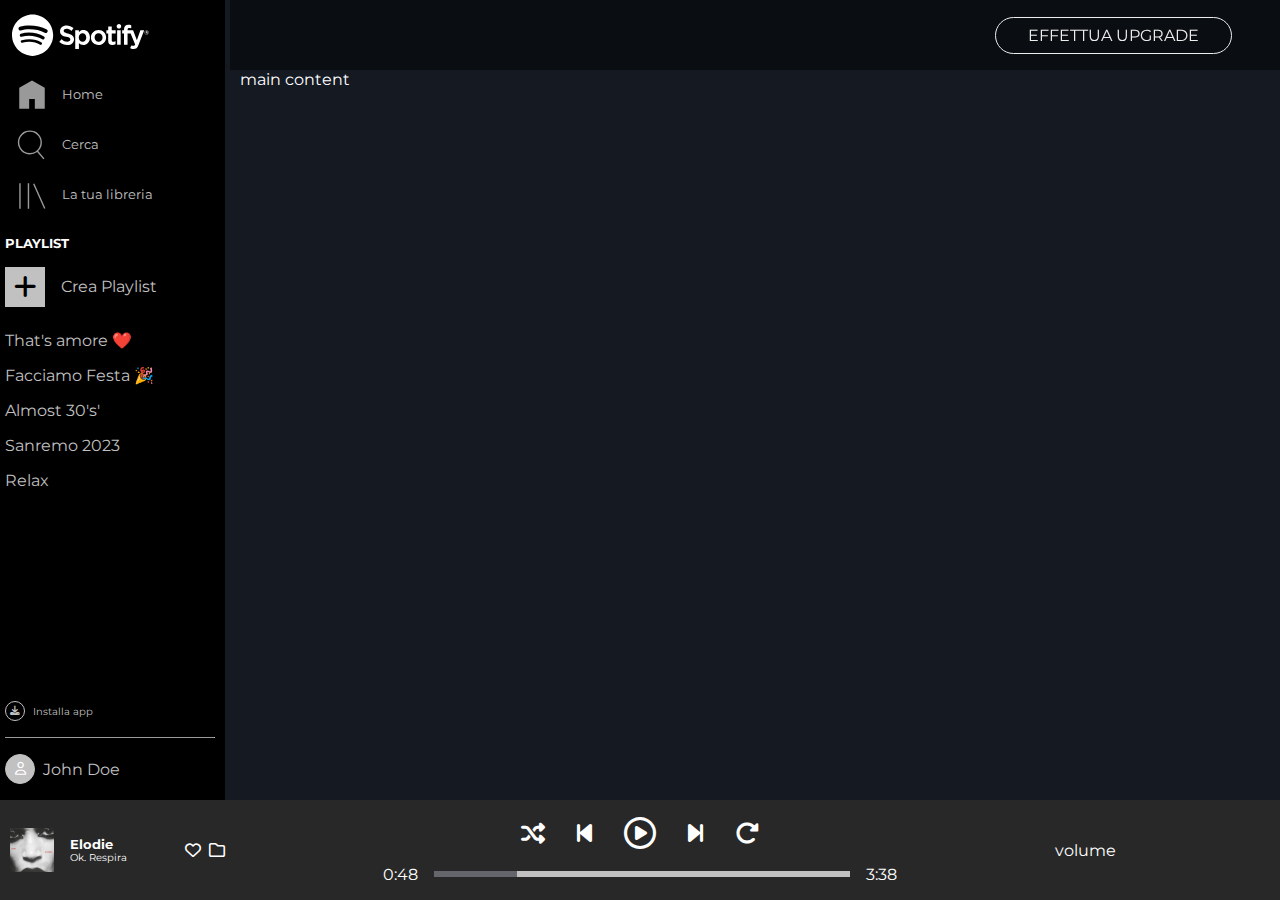
==== index.html @ 0f5de055 "music controls and track progress" ====
<!DOCTYPE html>
<html lang="en">

<head>
    <meta charset="UTF-8">
    <meta http-equiv="X-UA-Compatible" content="IE=edge">
    <meta name="viewport" content="width=device-width, initial-scale=1.0">
    <link rel="shortcut icon" href="./img/favicon.ico" type="image/x-icon">
    <link rel="preconnect" href="https://fonts.googleapis.com">
    <link rel="preconnect" href="https://fonts.gstatic.com" crossorigin>
    <link href="https://fonts.googleapis.com/css2?family=Montserrat:wght@400;600;900&display=swap" rel="stylesheet">
    <link rel="stylesheet" href="https://cdnjs.cloudflare.com/ajax/libs/font-awesome/6.3.0/css/all.min.css">
    <link rel="stylesheet" href="./css/utilities.css">
    <link rel="stylesheet" href="./css/master.css">
    <title>Spotify</title>
</head>

<body class="bg-quite-dark">
    <!-- header -->
    <header class="flex justify-end align-center">
        <a href="">effettua upgrade</a>
    </header>
    <!-- main -->
    <main>
        <div class="w-full h-screen container">
            <div class="flex row w-full h-screen">

                <!-- sidebar -->
                <div id="sidebar" class="bg-dark flex flex-col justify-between">
                    <div>
                        <!-- logo -->
                        <div id="logoContainer" class="flex align-center">
                            <img class="w-70 xs-hidden" src="./img/logo.svg" alt="logo">
                            <!-- on screen smaller then 575px the logo change -->
                            <img class="xs-visible hidden" src="./img/logo-small.svg" alt="logo">
                        </div>

                        <!-- sidebar navbar -->
                        <nav>
                            <ul>
                                <li>
                                    <div class="flex align-center">
                                        <img aria-hidden="true" src="./img/home.svg" alt="home">
                                        <a class="xs-hidden" href="./index.html">Home</a>
                                    </div>
                                </li>
                                <li>
                                    <div class="flex align-center">
                                        <img aria-hidden="true" src="./img/search.svg" alt="search">
                                        <a class="xs-hidden" href="./index.html">Cerca</a>
                                    </div>
                                </li>
                                <li>
                                    <div class="flex align-center">
                                        <img aria-hidden="true" src="./img/libreria.svg" alt="library">
                                        <a class="xs-hidden" href="./index.html">La tua libreria</a>
                                    </div>
                                </li>
                            </ul>
                        </nav>

                        <!-- sidebar playlist -->
                        <div class="container mt-1 xs-hidden playlist">
                            <h2 class="uppercase">playlist</h2>
                            <div class="flex align-center mt-1">
                                <i
                                   class="fa-solid fa-plus bg-grey text-dark flex align-center justify-center addIcon"></i>
                                <p class="text-grey">Crea Playlist</p>
                            </div>
                            <ul class="mt-1">
                                <li>That's amore ❤️</li>
                                <li>Facciamo Festa 🎉</li>
                                <li>Almost 30's'</li>
                                <li>Sanremo 2023</li>
                                <li>Relax</li>
                            </ul>
                        </div>
                    </div>
                    <!-- sidebar footer -->
                    <div class="container sidebarFooter">
                        <div class="flex align-center text-grey download hover-white">
                            <i class="fa-solid fa-download flex align-center justify-center"></i>
                            <p class="xs-hidden">Installa app</p>
                        </div>
                        <hr class="mt-1 mb-1">
                        <div class="flex align-center mb-1">
                            <i class="fa-regular fa-user flex align-center justify-center"></i>
                            <p class="text-grey hover-white xs-hidden">John Doe</p>
                        </div>
                    </div>
                </div>


                <!-- main content -->
                <div id="content" class="col">
                    main content
                </div>
            </div>
        </div>

        <!-- playbar -->
        <div id="playBar" class="fixed w-full bg-dark-grey container">
            <div class="flex align-center justify-between w-full h-full">
                <div class="w-230">
                    <div class="flex align-center justify-between">
                        <!-- song info -->
                        <div class="flex align-center">
                            <img class="w-25 mr-1 pointer" src="./img/elodie-album.jpeg" alt="elodie-ok-respira">

                            <div>
                                <h4 class="font-sm">Elodie</h4>
                                <p class="font-xs">Ok. Respira</p>
                            </div>
                        </div>
                        <!-- like button -->
                        <div class="flex wrap">
                            <i class="fa-regular fa-heart pointer hover-accent mr-05"></i>
                            <i class="fa-regular fa-folder pointer hover-accent"></i>
                        </div>
                    </div>
                </div>

                <!-- music controls -->
                <div class="w-60 controlsAndProgress">
                   
                        <!-- play stop next -->
                        <div class="flex justify-center align-center gap-2 font-md controls">
                            <i class="fa-solid fa-shuffle pointer hover-scale hover-accent"></i>
                            <i class="fa-solid fa-backward-step pointer hover-scale hover-accent"></i>
                            <i class="fa-regular fa-circle-play font-lg hover-scale hover-accent pointer"></i>
                            <i class="fa-solid fa-forward-step hover-scale hover-accent pointer"></i>
                            <i class="fa-solid fa-rotate-right hover-scale hover-accent pointer"></i>
                        </div>
                        <!-- track update -->
                        <div class="flex justify-center align-center mt-1">
                            <span>0:48</span>
                            <div aria-hidden="true" id="trackProgress" class="relative">
                                <div class="absolute"></div>
                                <div class="progressHover"></div>
                                <div class="absolute progress"></div>
                            </div>
                            <span>3:38</span>
                        </div>
                    
                </div>

                <!-- volume and streaming -->
                <div class="w-230">
                    volume
                </div>

            </div>


        </div>
    </main>
</body>

</html>
---- css/utilities.css ----
/* reset css */

*,
*::before,
*::after {
    margin: 0;
    padding: 0;
    box-sizing: border-box;
    -webkit-box-sizing: border-box;
}

html:focus-within {
    scroll-behavior: smooth;
}

body {
    min-height: 100vh;
    text-rendering: optimizeSpeed;
    font-family: 'Montserrat', sans-serif;
    color: white;
}

img,
picture,
video,
canvas,
svg {
    max-width: 100%;
    block-size: auto;
}

a {
    text-decoration: none;
    color: inherit;
}

ol,
ul {
    list-style: none;
}

input,
button,
textarea,
select {
    font: inherit;
    border: none;
}

/* utilities */

:root {
    /* Color styles */
    --dark: #000000;
    --quite-dark: #141922;
    --dark-grey: #282828;
    --grey: #C1C1C1;
    --accent: #ADFF2F;
}

/* containers */

.container {
    max-width: 100%;
    margin: 0 auto;
    padding: 0 10px;
}

.row {
    margin: 0 -15px;
}

.col {
    padding: 0 15px;
}

.col-6 {
    width: calc(100% / 6);
}

.col-4 {
    width: calc(100% / 4);
}

.col-2 {
    width: calc(100% / 2);
}

.col-full {
    width: 100%;
}

.w-full {
    width: 100%;
}

.w-screen {
    width: 100vw;
}

.h-screen {
    height: 100vh;
}
.h-full{
    height: 100%;
}
.w-15{
    width: 15%;
}

.w-70{
    width: 70%;
}
.w-20{
    width: 20%;
}
.w-25{
    width: 25%;
}
.w-60{
    width: 60%;
}



/* flex */
.flex {
    display: flex;
}

.flex-col {
    flex-direction: column;
}
.row-reverse{
    flex-direction: row-reverse;
}
.justify-center {
    justify-content: center;
}

.justify-between {
    justify-content: space-between;
}

.justify-end {
    justify-content: flex-end;
}

.align-center {
    align-items: center;
}

.align-start {
    align-items: flex-start;
}

.align-self-b {
    align-self: flex-end;
}
.align-self-end{
    align-self: flex-end;
}
.justify-self-end{
    justify-self: flex-end;
}

/* border radius */
.rounded {
    border-radius: 10px;
}

.rounded-full {
    border-radius: 100%;
}

/* positionts */
.fixed {
    position: fixed;
}

.relative {
    position: relative;
}

.absolute {
    position: absolute;
}

/* margin and padding */
.p-0 {
    padding: 0;
}

.p-1 {
    padding: 1rem;
}

.p-2 {
    padding: 2rem;
}

.p-3 {
    padding: 3rem;
}

.pt-1 {
    padding-top: 1rem;
}

.pt-2 {
    padding-top: 2rem;
}

.pt-3 {
    padding-top: 3rem;
}

.px-1 {
    padding: 0 1rem;
}

.px-2 {
    padding: 0 2rem;
}

.px-3 {
    padding: 0 3rem;
}

.pb-0 {
    padding-bottom: 0;
}

.pb-1 {
    padding-bottom: 1rem;
}

.pb-2 {
    padding-bottom: 2rem;
}

.pb-3 {
    padding-bottom: 3rem;
}

.pb-4 {
    padding-bottom: 4rem;
}

.m-0 {
    margin: 0 0;
}

.m-1 {
    margin: 1rem;
}

.m-2 {
    margin: 2rem;
}

.m-3 {
    margin: 3rem;
}

.mx-1 {
    margin: 0 1rem;
}

.mx-2 {
    margin: 0 2rem;
}

.mx-3 {
    margin: 0 3rem;
}

.mt-1 {
    margin-top: 1rem;
}

.mt-2 {
    margin-top: 2rem;
}

.mt-3 {
    margin-top: 3rem;
}

.mt-6 {
    margin-top: 6rem;
}

.mb-1 {
    margin-bottom: 1rem;
}

.mb-2 {
    margin-bottom: 2rem;
}

.mb-3 {
    margin-bottom: 3rem;
}

.mx-auto {
    margin: 0 auto;
}
.mr-05{
    margin-right: .5rem;
}
.mr-1{
    margin-right: 1rem;
}

.gap-1 {
    gap: 1rem;
}

.gap-2 {
    gap: 2rem;
}

.gap-3 {
    gap: 3rem
}

/* colors */
.bg-dark{
    background-color: var(--dark);
}
.bg-dark-grey{
    background-color: var(--dark-grey);
}
.bg-quite-dark{
    background-color: var(--quite-dark);
}
.bg-grey{
    background-color: var(--grey);
}
.text-light{
    color: white;
}
.text-dark{
    color: var(--dark);
}
.accent{
    color: var(--accent);
}
.hidden{
    display: none;
}

/* text */
.uppercase{
    text-transform: uppercase;
}
.text-grey{
    color: var(--grey);
}
.hover-white:hover{
    filter: brightness(1.5);
    cursor: pointer;
}
.hover-scale:hover{
    transform: scale(1.3);
}
.hover-accent:hover{
    color: var(--accent);
}
.pointer:hover{
    cursor: pointer;
}
.font-xs{
    font-size: .6rem;
}
.font-sm{
    font-size: .8rem;
}
.font-md{
    font-size: 1.5rem;
}
.font-lg{
    font-size: 2rem;
    transition: all .3s;
}
---- css/master.css ----
:root {
    /* Color styles */
    --dark: #000000;
    --quite-dark: #141922;
    --dark-grey: #282828;
    --grey: #C1C1C1;
    --accent: #ADFF2F;
}


header {
    position: fixed;
    width: calc(100% - 230px);
    top: 0;
    left: 230px;
    height: 70px;
    background-color: #0007;
}

header a {
    margin-right: 3rem;
    text-transform: uppercase;
    border: 1px solid #eee;
    color: #eee;
    padding: .5rem 2rem;
    border-radius: 2rem;
    cursor: pointer;
    transition: all .2s;
}

header a:hover {
    transform: scale(1.1);
    filter: brightness(1.5);
}

/* main */
main {
    overflow: hidden;
}

/* sidebar */
#logoContainer {
    height: 70px;
    padding: 0 1rem;
}

#sidebar {
    max-width: 230px;
    width: 230px;
    min-height: calc(100% - 100px);
    height: calc(100% - 100px);
    transition: all .3s;
}

#sidebar nav ul li {
    border-left: 4px solid transparent;
}

#sidebar nav ul li:first-child {
    border-left: 4px solid var(--accent);
}

#sidebar nav ul li img {
    width: 15%;
    margin: 0 0 0 1rem;
    filter: brightness(.6);
}

#sidebar nav ul li {
    padding: .5rem 0;
    font-size: .8rem;
}

#sidebar nav ul li a {
    margin-left: .8rem;
    color: var(--grey);
}

#sidebar nav ul li:hover {
    border-left: 4px solid var(--accent);
}

#sidebar nav ul li:hover a,
#sidebar nav ul li:hover img,
.playlist .flex:hover,
.playlist ul li:hover {
    filter: brightness(1.5);
    cursor: pointer;
}

#sidebar h2 {
    font-size: .8rem;
}

.addIcon {
    font-size: 1.6rem;
    width: 40px;
    height: 40px;
    margin-right: 1rem;
}

.playlist ul li {
    color: var(--grey);
    padding: .5rem 0;
}

#sidebar hr {
    border-bottom: 0;
}

.sidebarFooter {
    width: 100%;
}

.sidebarFooter i {
    margin-right: .5rem;
}

.sidebarFooter i {
    width: 30px;
    height: 30px;
    border: 1px solid var(--grey);
    border-radius: 50%;
    font-size: .8rem;
    background-color: var(--grey);
}

.sidebarFooter div.download {
    font-size: .6rem;
}

.sidebarFooter div.download i {
    width: 20px;
    height: 20px;
    font-size: .6rem;
    background-color: transparent;
}




/* main content */
#content {
    max-width: calc(100% - 230px);
    width: calc(100% - 230px);
    overflow-y: auto;
    min-height: calc(100% - 100px);
    height: calc(100% - 100px);
    margin-top: 70px;
}

/* playbar */
#playBar {
    height: 100px;
    bottom: 0;
}

.w-230 {
    width: 215px;
}

#trackProgress {
    width: 55%;
    background-color: var(--grey);
    padding: .2rem 0;
    margin: 0 1rem;
    cursor: pointer;
    transition: all .3s;
}
#trackProgress .progress{
    width: 20%;
    background-color:#64666b;
    padding: .2rem 0;
    top: 0;
    cursor: pointer;
    transition: all .3s;
}

#trackProgress:hover div:first-child {
    width: 20%;
    background-color: var(--accent);
    padding: .2rem 0;
    top: 0;
    cursor: pointer;
    transition: all .3s;
}
#trackProgress:hover .progress{
    display: none;
    transition: all .3s;
}
#trackProgress:hover div.progressHover{
    width: 20px;
    height: 20px;
    position: absolute;
    background-color: white;
    border-radius: 50%;
    top: 0;
    left: 20%;
    transform: translate(-50%, -30%);
    cursor: pointer;
   
}


@media screen and (max-width: 575px) {
    header {
        width: calc(100% - 50px);
        top: 0;
        left: 50px;
    }

    header a {
        font-size: .8rem;
    }

    .xs-hidden {
        display: none;
    }

    .xs-visible {
        display: block;
    }

    #logoContainer {
        padding: 0 .5rem;
    }

    #sidebar {
        width: 50px;
        min-height: calc(100% - 100px);
        height: calc(100% - 100px);
    }

    #content {
        max-width: calc(100% - 50px);
        width: calc(100% - 50px);
    }

    #sidebar nav ul li img {
        width: 100%;
        margin: 0;
        padding: .4rem;
    }

    .sidebarFooter i {
        margin-right: 0;
    }

    .sidebarFooter i {
        width: 20px;
        height: 20px;
        border: 1px solid var(--grey);
        border-radius: 50%;
        font-size: .6rem;
        background-color: var(--grey);
    }

    .sidebarFooter div.download {
        font-size: .6rem;
    }

    .sidebarFooter div.download i {
        width: 20px;
        height: 20px;
        font-size: .6rem;
        background-color: transparent;
    }

    /* playbar */
    .wrap {
        flex-wrap: wrap;
    }
    .controlsAndProgress{
        padding: 0 .5rem;
    }
   
}
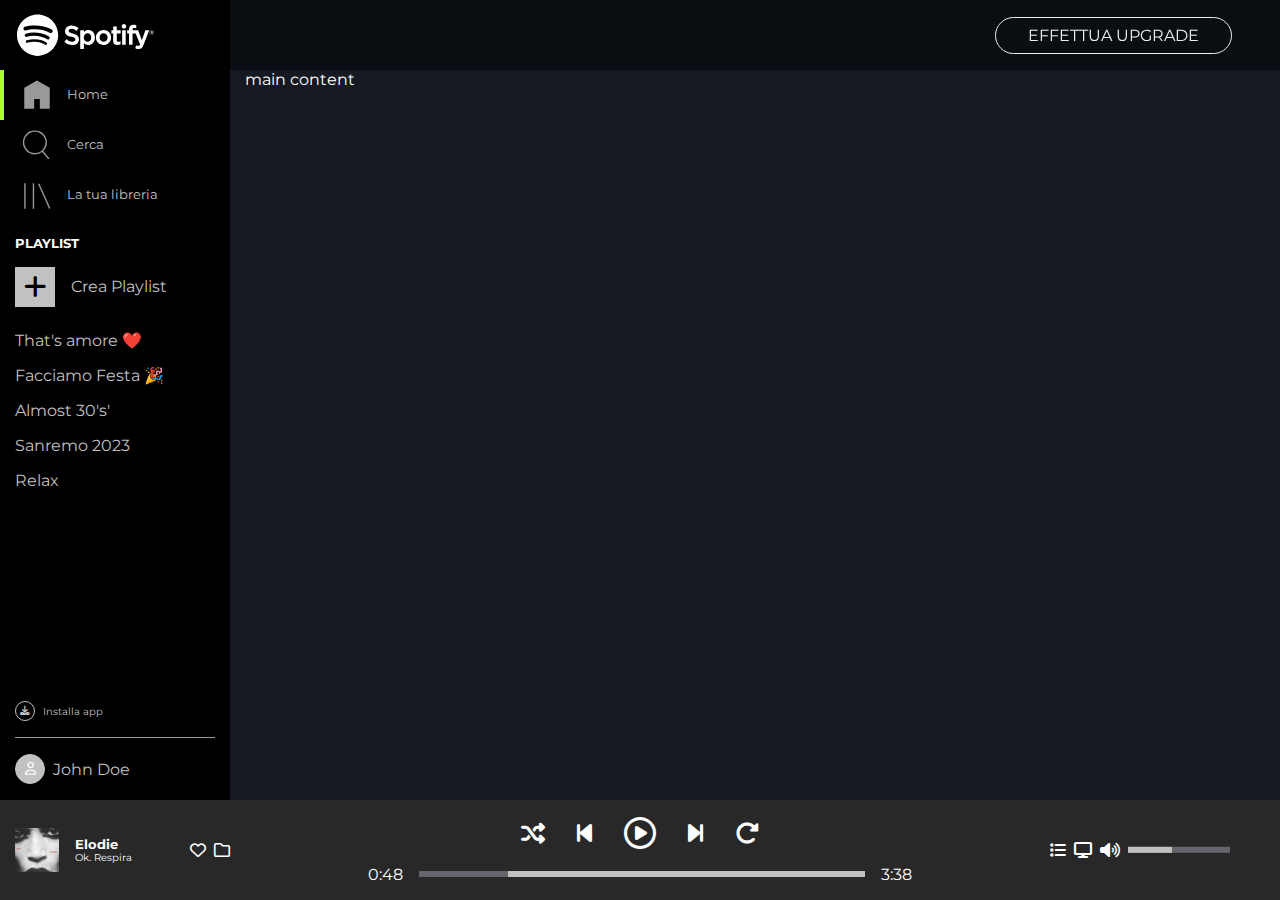
==== commit 9e4a733d: "playbar completed" ====
--- a/index.html
+++ b/index.html
@@ -101,9 +101,10 @@
         <!-- playbar -->
         <div id="playBar" class="fixed w-full bg-dark-grey container">
             <div class="flex align-center justify-between w-full h-full">
+                <!-- song info -->
                 <div class="w-230">
                     <div class="flex align-center justify-between">
-                        <!-- song info -->
+                        <!-- album and name info -->
                         <div class="flex align-center">
                             <img class="w-25 mr-1 pointer" src="./img/elodie-album.jpeg" alt="elodie-ok-respira">
 
@@ -113,15 +114,15 @@
                             </div>
                         </div>
                         <!-- like button -->
-                        <div class="flex wrap">
-                            <i class="fa-regular fa-heart pointer hover-accent mr-05"></i>
+                        <div class="flex wrap gap-05">
+                            <i class="fa-regular fa-heart pointer hover-accent"></i>
                             <i class="fa-regular fa-folder pointer hover-accent"></i>
                         </div>
                     </div>
                 </div>
 
                 <!-- music controls -->
-                <div class="w-60 controlsAndProgress">
+                <div class="controlsAndProgress">
                    
                         <!-- play stop next -->
                         <div class="flex justify-center align-center gap-2 font-md controls">
@@ -145,8 +146,21 @@
                 </div>
 
                 <!-- volume and streaming -->
-                <div class="w-230">
-                    volume
+                <div class="w-230 flex align-center justify-center">
+                    <!-- icons -->
+                    <div class="flex gap-05">
+                        <i class="fa-solid fa-list hover-accent hover-scale pointer"></i>
+                        <i class="fa-solid fa-display hover-accent hover-scale pointer"></i>
+                        <i class="fa-solid fa-volume-high hover-accent hover-scale pointer"></i>
+                    </div>
+                    <!-- volume bar -->
+                    
+                        <div aria-hidden="true" id="volumeBar" class="relative w-70 xs-hidden pointer">
+                            <div class="available absolute w-70 pointer"></div>
+                            <div class="actual absolute pointer"></div>
+                            <div class="point absolute hidden pointer"></div>
+                        </div>
+                    
                 </div>
 
             </div>
--- a/css/utilities.css
+++ b/css/utilities.css
@@ -63,7 +63,7 @@
 .container {
     max-width: 100%;
     margin: 0 auto;
-    padding: 0 10px;
+    padding: 0 15px;
 }
 
 .row {
@@ -313,6 +313,10 @@
     margin-right: 1rem;
 }
 
+.gap-05{
+    gap: 0.5rem;
+}
+
 .gap-1 {
     gap: 1rem;
 }
--- a/css/master.css
+++ b/css/master.css
@@ -52,6 +52,7 @@
     transition: all .3s;
 }
 
+
 #sidebar nav ul li {
     border-left: 4px solid transparent;
 }
@@ -135,8 +136,6 @@
     font-size: .6rem;
     background-color: transparent;
 }
-
-
 
 
 /* main content */
@@ -158,6 +157,9 @@
 .w-230 {
     width: 215px;
 }
+.controlsAndProgress{
+   flex-basis: 65%;
+}
 
 #trackProgress {
     width: 55%;
@@ -200,6 +202,41 @@
     cursor: pointer;
    
 }
+
+
+#volumeBar div{
+    padding: .2rem 0;
+    margin: 0 .5rem;
+    top: 0;
+    left: 0;
+    transform: translate(0, -50%);
+    background-color: #64666b;
+}
+#volumeBar .actual{
+    width: 30%;
+    padding: .2rem 0;
+    margin: 0 .5rem;
+    top: 0;
+    left: 0;
+    transform: translate(0, -50%);
+    background-color: var(--grey);
+}
+#volumeBar .point{
+    width: 20px;
+    height: 20px;
+    border-radius: 50%;
+    top: 0;
+    left: 30%;
+    transform: translate(0, -50%);
+    background-color: white;
+}
+#volumeBar:hover .point{
+    display: block;
+}
+#volumeBar:hover .actual{
+    background-color: var(--accent);
+}
+
 
 
 @media screen and (max-width: 575px) {
@@ -273,5 +310,8 @@
     .controlsAndProgress{
         padding: 0 .5rem;
     }
+    .pr-05{
+        padding-right: 0.5rem;
+    }
    
 }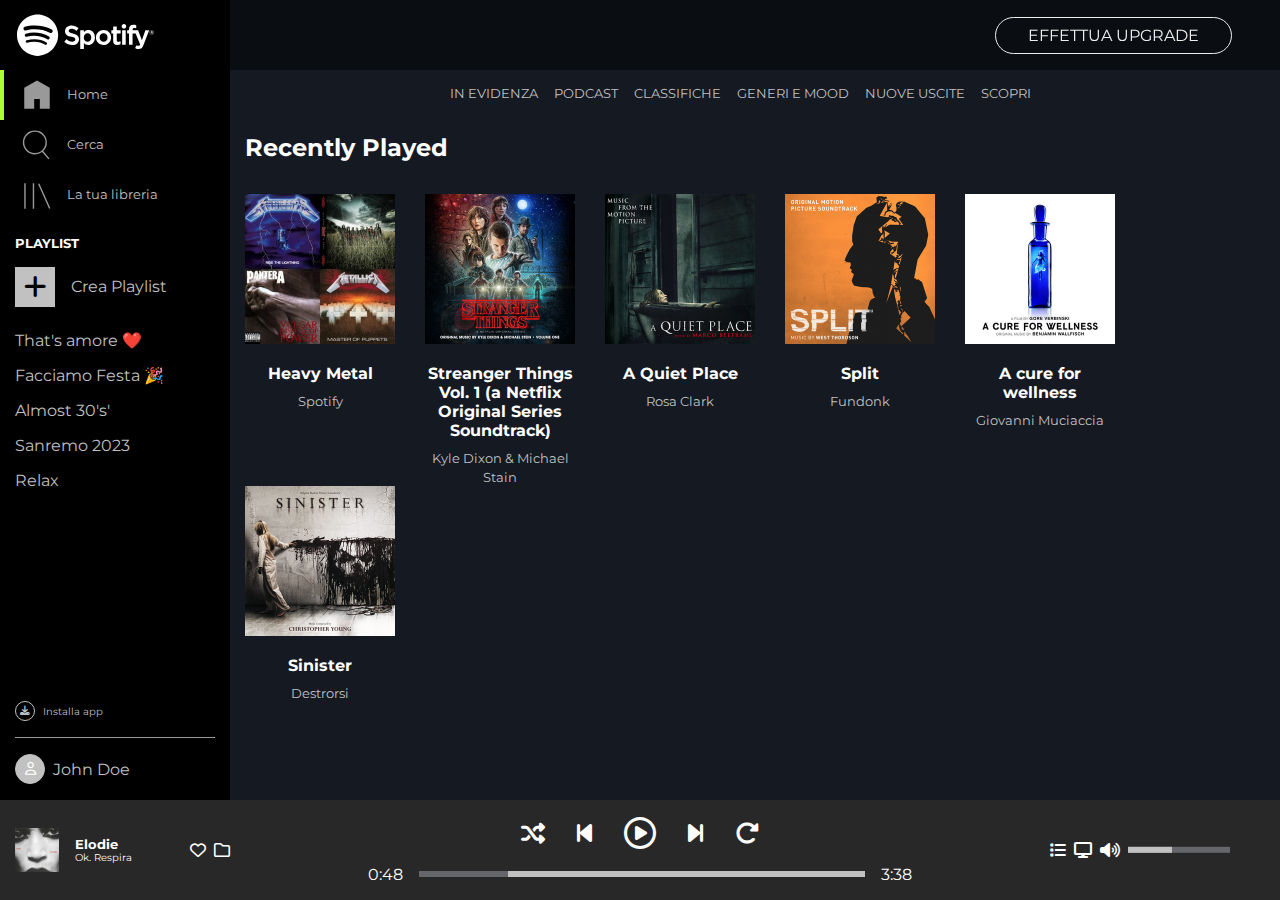
==== commit d03adbac: "main content first row (recently played)" ====
--- a/index.html
+++ b/index.html
@@ -93,7 +93,56 @@
 
                 <!-- main content -->
                 <div id="content" class="col">
-                    main content
+                    <!-- content navbar -->
+                    <nav class="flex justify-center mt-1">
+                        <ul class="flex justify-center align-center text-center gap-1">
+                            <li class="uppercase pointer hover-accent text-grey relative">
+                                <span class="hidden"></span> in evidenza
+                            </li>
+                            <li class="uppercase pointer hover-accent text-grey relative"><span class="hidden"></span>podcast</li>
+                            <li class="uppercase pointer hover-accent text-grey relative"><span class="hidden"></span>classifiche</li>
+                            <li class="uppercase pointer hover-accent text-grey relative"><span class="hidden"></span>generi e mood</li>
+                            <li class="uppercase pointer hover-accent text-grey relative"><span class="hidden"></span>nuove uscite</li>
+                            <li class="uppercase pointer hover-accent text-grey relative"><span class="hidden"></span>scopri</li>
+                        </ul>
+                    </nav>
+
+                    <!-- recently played -->
+                    <section id="recently">
+                        <h1 class="mt-2 font-md">Recently Played</h1>
+                        <div class="row flex mt-2">
+                            <div class="col text-center pointer">
+                                <img src="./img/metal_lifting.jpg" alt="metal">
+                                <h4 class="pt-1">Heavy Metal</h4>
+                                <small class="text-grey">Spotify</small>
+                            </div>
+                            <div class="col text-center pointer">
+                                <img src="./img/stranger.jpeg" alt="stranger things">
+                                <h4 class="pt-1">Streanger Things Vol. 1 (a Netflix Original Series Soundtrack)</h4>
+                                <small class="text-grey">Kyle Dixon & Michael Stain</small>
+                            </div>
+                            <div class="col text-center pointer">
+                                <img src="./img/aquietplace.jpeg" alt="a quiet place">
+                                <h4 class="pt-1">A Quiet Place</h4>
+                                <small class="text-grey">Rosa Clark</small>
+                            </div>
+                            <div class="col text-center pointer">
+                                <img src="./img/split.jpeg" alt="split">
+                                <h4 class="pt-1">Split</h4>
+                                <small class="text-grey">Fundonk</small>
+                            </div>
+                            <div class="col text-center pointer">
+                                <img src="./img/cure.jpeg" alt="cure">
+                                <h4 class="pt-1">A cure for wellness</h4>
+                                <small class="text-grey">Giovanni Muciaccia</small>
+                            </div>
+                            <div class="col text-center pointer">
+                                <img src="./img/sinister.jpeg" alt="sinister">
+                                <h4 class="pt-1">Sinister</h4>
+                                <small class="text-grey">Destrorsi</small>
+                            </div>
+                        </div>
+                    </section>
                 </div>
             </div>
         </div>
--- a/css/utilities.css
+++ b/css/utilities.css
@@ -72,22 +72,12 @@
 
 .col {
     padding: 0 15px;
+    min-width: 180px;
+    width: calc(100% / 6);
 }
 
 .col-6 {
     width: calc(100% / 6);
-}
-
-.col-4 {
-    width: calc(100% / 4);
-}
-
-.col-2 {
-    width: calc(100% / 2);
-}
-
-.col-full {
-    width: 100%;
 }
 
 .w-full {
@@ -359,6 +349,9 @@
 .uppercase{
     text-transform: uppercase;
 }
+.text-center{
+    text-align: center;
+}
 .text-grey{
     color: var(--grey);
 }
--- a/css/master.css
+++ b/css/master.css
@@ -147,6 +147,34 @@
     height: calc(100% - 100px);
     margin-top: 70px;
 }
+/* navbar */
+#content nav ul{
+    flex-wrap: wrap;
+}
+#content nav ul li{
+    font-size: .8rem;
+}
+#content nav ul li:hover span{
+    display: block;
+    width: 30px;
+    height: 2px;
+    padding: 0 1rem;
+    border-bottom: 2px solid var(--accent);
+    position: absolute;
+    bottom: -5px;
+    left: 50%;
+    transform: translate(-50%, -50%);
+}
+/* recently */
+#recently h4{
+    padding-bottom: .5rem;
+}
+#recently div.row{
+    flex-wrap: wrap;
+}
+#recently .col{
+   
+}
 
 /* playbar */
 #playBar {
@@ -200,7 +228,6 @@
     left: 20%;
     transform: translate(-50%, -30%);
     cursor: pointer;
-   
 }
 
 
@@ -303,6 +330,13 @@
         background-color: transparent;
     }
 
+    /* main content */
+    /* recently */
+    .col {
+        width: calc(100% / 2);
+    }
+    
+    
     /* playbar */
     .wrap {
         flex-wrap: wrap;
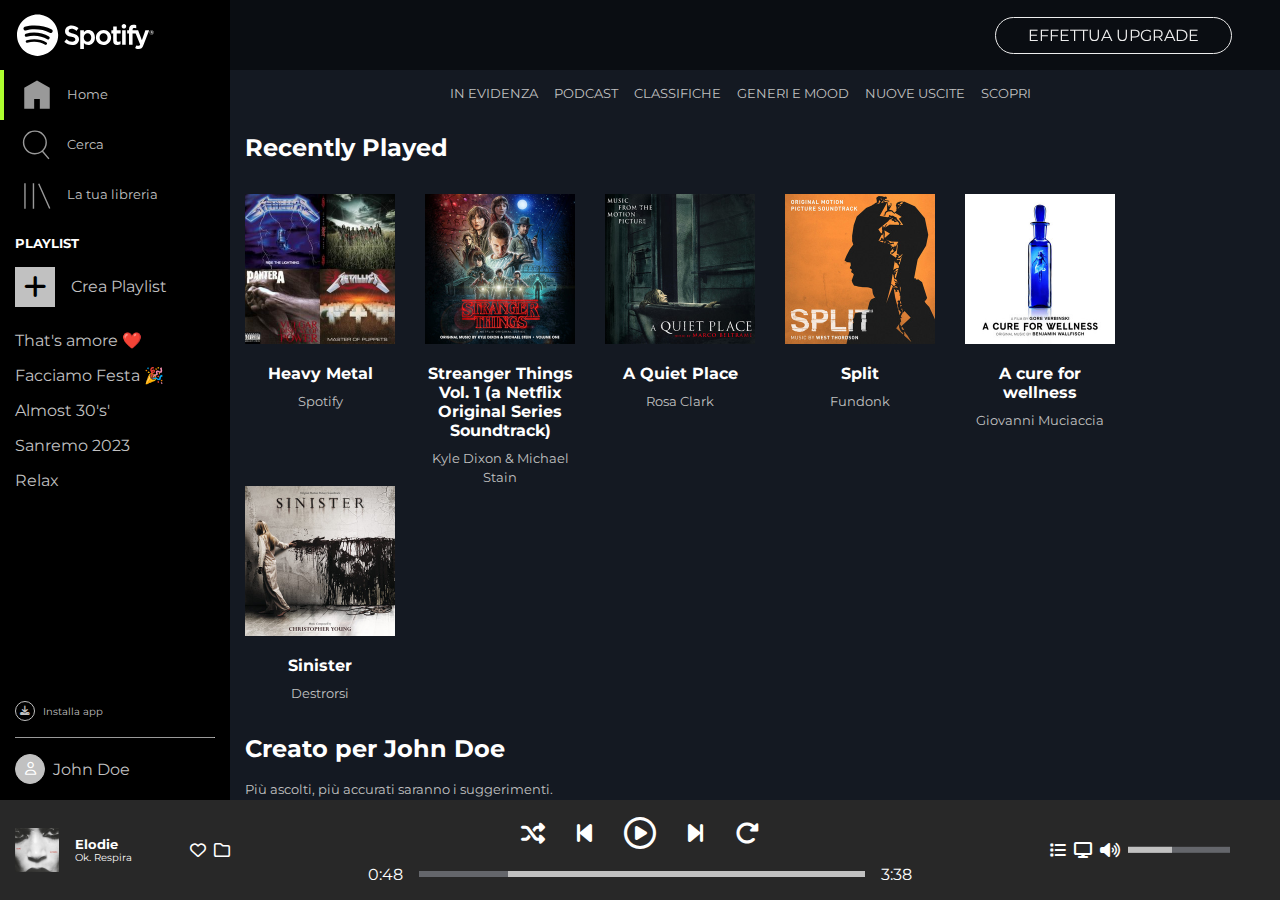
==== commit a5db3a73: "completed" ====
--- a/index.html
+++ b/index.html
@@ -90,7 +90,6 @@
                     </div>
                 </div>
 
-
                 <!-- main content -->
                 <div id="content" class="col">
                     <!-- content navbar -->
@@ -99,11 +98,16 @@
                             <li class="uppercase pointer hover-accent text-grey relative">
                                 <span class="hidden"></span> in evidenza
                             </li>
-                            <li class="uppercase pointer hover-accent text-grey relative"><span class="hidden"></span>podcast</li>
-                            <li class="uppercase pointer hover-accent text-grey relative"><span class="hidden"></span>classifiche</li>
-                            <li class="uppercase pointer hover-accent text-grey relative"><span class="hidden"></span>generi e mood</li>
-                            <li class="uppercase pointer hover-accent text-grey relative"><span class="hidden"></span>nuove uscite</li>
-                            <li class="uppercase pointer hover-accent text-grey relative"><span class="hidden"></span>scopri</li>
+                            <li class="uppercase pointer hover-accent text-grey relative"><span
+                                      class="hidden"></span>podcast</li>
+                            <li class="uppercase pointer hover-accent text-grey relative"><span
+                                      class="hidden"></span>classifiche</li>
+                            <li class="uppercase pointer hover-accent text-grey relative"><span
+                                      class="hidden"></span>generi e mood</li>
+                            <li class="uppercase pointer hover-accent text-grey relative"><span
+                                      class="hidden"></span>nuove uscite</li>
+                            <li class="uppercase pointer hover-accent text-grey relative"><span
+                                      class="hidden"></span>scopri</li>
                         </ul>
                     </nav>
 
@@ -112,111 +116,171 @@
                         <h1 class="mt-2 font-md">Recently Played</h1>
                         <div class="row flex mt-2">
                             <div class="col text-center pointer">
-                                <img src="./img/metal_lifting.jpg" alt="metal">
+                                <div class="relative hover-img">
+                                    <img src="./img/metal_lifting.jpg" alt="metal">
+                                </div>
                                 <h4 class="pt-1">Heavy Metal</h4>
                                 <small class="text-grey">Spotify</small>
                             </div>
                             <div class="col text-center pointer">
-                                <img src="./img/stranger.jpeg" alt="stranger things">
+                                <div class="relative hover-img">
+                                    <img  src="./img/stranger.jpeg" alt="stranger things">
+                                </div>
                                 <h4 class="pt-1">Streanger Things Vol. 1 (a Netflix Original Series Soundtrack)</h4>
                                 <small class="text-grey">Kyle Dixon & Michael Stain</small>
                             </div>
                             <div class="col text-center pointer">
-                                <img src="./img/aquietplace.jpeg" alt="a quiet place">
+                                <div class="relative hover-img">
+                                    <img src="./img/aquietplace.jpeg" alt="a quiet place">
+                                </div>
+                               
                                 <h4 class="pt-1">A Quiet Place</h4>
                                 <small class="text-grey">Rosa Clark</small>
                             </div>
                             <div class="col text-center pointer">
-                                <img src="./img/split.jpeg" alt="split">
+                                <div class="relative hover-img">
+                                    <img src="./img/split.jpeg" alt="split">
+                                </div>
+                                
                                 <h4 class="pt-1">Split</h4>
                                 <small class="text-grey">Fundonk</small>
                             </div>
                             <div class="col text-center pointer">
-                                <img src="./img/cure.jpeg" alt="cure">
+                                <div class="relative hover-img">
+                                    <img src="./img/cure.jpeg" alt="cure">
+                                </div>
+                                
                                 <h4 class="pt-1">A cure for wellness</h4>
                                 <small class="text-grey">Giovanni Muciaccia</small>
                             </div>
                             <div class="col text-center pointer">
-                                <img src="./img/sinister.jpeg" alt="sinister">
+                                <div class="relative hover-img">
+                                    <img src="./img/sinister.jpeg" alt="sinister">
+                                </div>
+                               
                                 <h4 class="pt-1">Sinister</h4>
                                 <small class="text-grey">Destrorsi</small>
                             </div>
                         </div>
                     </section>
-                </div>
-            </div>
-        </div>
-
-        <!-- playbar -->
-        <div id="playBar" class="fixed w-full bg-dark-grey container">
-            <div class="flex align-center justify-between w-full h-full">
-                <!-- song info -->
-                <div class="w-230">
-                    <div class="flex align-center justify-between">
-                        <!-- album and name info -->
-                        <div class="flex align-center">
-                            <img class="w-25 mr-1 pointer" src="./img/elodie-album.jpeg" alt="elodie-ok-respira">
-
-                            <div>
-                                <h4 class="font-sm">Elodie</h4>
-                                <p class="font-xs">Ok. Respira</p>
-                            </div>
-                        </div>
-                        <!-- like button -->
-                        <div class="flex wrap gap-05">
-                            <i class="fa-regular fa-heart pointer hover-accent"></i>
-                            <i class="fa-regular fa-folder pointer hover-accent"></i>
-                        </div>
-                    </div>
-                </div>
-
-                <!-- music controls -->
-                <div class="controlsAndProgress">
-                   
-                        <!-- play stop next -->
-                        <div class="flex justify-center align-center gap-2 font-md controls">
-                            <i class="fa-solid fa-shuffle pointer hover-scale hover-accent"></i>
-                            <i class="fa-solid fa-backward-step pointer hover-scale hover-accent"></i>
-                            <i class="fa-regular fa-circle-play font-lg hover-scale hover-accent pointer"></i>
-                            <i class="fa-solid fa-forward-step hover-scale hover-accent pointer"></i>
-                            <i class="fa-solid fa-rotate-right hover-scale hover-accent pointer"></i>
-                        </div>
-                        <!-- track update -->
-                        <div class="flex justify-center align-center mt-1">
-                            <span>0:48</span>
-                            <div aria-hidden="true" id="trackProgress" class="relative">
-                                <div class="absolute"></div>
-                                <div class="progressHover"></div>
-                                <div class="absolute progress"></div>
-                            </div>
-                            <span>3:38</span>
-                        </div>
-                    
-                </div>
-
-                <!-- volume and streaming -->
-                <div class="w-230 flex align-center justify-center">
-                    <!-- icons -->
-                    <div class="flex gap-05">
-                        <i class="fa-solid fa-list hover-accent hover-scale pointer"></i>
-                        <i class="fa-solid fa-display hover-accent hover-scale pointer"></i>
-                        <i class="fa-solid fa-volume-high hover-accent hover-scale pointer"></i>
-                    </div>
-                    <!-- volume bar -->
-                    
-                        <div aria-hidden="true" id="volumeBar" class="relative w-70 xs-hidden pointer">
-                            <div class="available absolute w-70 pointer"></div>
-                            <div class="actual absolute pointer"></div>
-                            <div class="point absolute hidden pointer"></div>
-                        </div>
-                    
-                </div>
-
-            </div>
-
-
+
+                    <!-- created for you -->
+                    <section id="created">
+                        <h2 class="font-md mt-2 pb-1">Creato per John Doe</h2>
+                        <small class="text-grey">Pi&ugrave; ascolti, pi&ugrave; accurati saranno i suggerimenti.</small>
+                        <div class="row flex mt-2">
+                            <div class="col text-center pointer">
+                                <div class="relative hover-img">
+                                    <img src="./img/radar.jpeg" alt="release radar">
+                                </div>
+                                
+                                <h4 class="pt-1">Release Radar</h4>
+                            </div>
+                            <div class="col text-center pointer">
+                                <div class="relative hover-img">
+                                    <img src="./img/mixdaily.jpeg" alt="daily mix">
+                                </div>
+                               
+                                <h4 class="pt-1">Daily Mix 1</h4>
+                            </div>
+                        </div>
+                    </section>
+
+                    <!-- most played artist -->
+                    <section id="mostPlayed">
+                        <h2 class="font-md mt-2 pb-1">Artisti più popolari</h2>
+                        <small class="text-grey">Pi&ugrave; ascolti, pi&ugrave; accurati saranno i suggerimenti.</small>
+                        <div class="row flex mt-2">
+                            <div class="col text-center pointer">
+                                <div class="relative hover-img">
+                                    <img class="rounded-full" src="./img/einaudi.jpeg" alt="einaudi">
+                                </div>
+                                
+                                <h4 class="pt-1">Ludovico Einaudi</h4>
+                            </div>
+                            <div class="col text-center pointer">
+                                <div class="relative hover-img">
+                                    <img class="rounded-full" src="./img/youg.jpeg" alt="Youg">
+                                </div>
+                                
+                                <h4 class="pt-1">Youg</h4>
+                            </div>
+                        </div>
+
+                    </section>
+                </div>
+            </div>
         </div>
     </main>
+    <!-- playbar -->
+    <footer id="playBar" class="fixed w-full bg-dark-grey container">
+        <div class="flex align-center justify-between w-full h-full">
+            <!-- song info -->
+            <div class="w-230">
+                <div class="flex align-center justify-between">
+                    <!-- album and name info -->
+                    <div class="flex align-center">
+                        <img class="w-25 mr-1 pointer" src="./img/elodie-album.jpeg" alt="elodie-ok-respira">
+
+                        <div>
+                            <h4 class="font-sm">Elodie</h4>
+                            <p class="font-xs">Ok. Respira</p>
+                        </div>
+                    </div>
+                    <!-- like button -->
+                    <div class="flex wrap gap-05">
+                        <i class="fa-regular fa-heart pointer hover-accent"></i>
+                        <i class="fa-regular fa-folder pointer hover-accent"></i>
+                    </div>
+                </div>
+            </div>
+
+            <!-- music controls -->
+            <div class="controlsAndProgress">
+
+                <!-- play stop next -->
+                <div class="flex justify-center align-center gap-2 font-md controls">
+                    <i class="fa-solid fa-shuffle pointer hover-scale hover-accent"></i>
+                    <i class="fa-solid fa-backward-step pointer hover-scale hover-accent"></i>
+                    <i class="fa-regular fa-circle-play font-lg hover-scale hover-accent pointer"></i>
+                    <i class="fa-solid fa-forward-step hover-scale hover-accent pointer"></i>
+                    <i class="fa-solid fa-rotate-right hover-scale hover-accent pointer"></i>
+                </div>
+                <!-- track update -->
+                <div class="flex justify-center align-center mt-1">
+                    <span>0:48</span>
+                    <div aria-hidden="true" id="trackProgress" class="relative">
+                        <div class="absolute"></div>
+                        <div class="progressHover"></div>
+                        <div class="absolute progress"></div>
+                    </div>
+                    <span>3:38</span>
+                </div>
+
+            </div>
+
+            <!-- volume and streaming -->
+            <div class="w-230 flex align-center justify-center">
+                <!-- icons -->
+                <div class="flex gap-05">
+                    <i class="fa-solid fa-list hover-accent hover-scale pointer"></i>
+                    <i class="fa-solid fa-display hover-accent hover-scale pointer"></i>
+                    <i class="fa-solid fa-volume-high hover-accent hover-scale pointer"></i>
+                </div>
+                <!-- volume bar -->
+
+                <div aria-hidden="true" id="volumeBar" class="relative w-70 xs-hidden pointer">
+                    <div class="available absolute w-70 pointer"></div>
+                    <div class="actual absolute pointer"></div>
+                    <div class="point absolute hidden pointer"></div>
+                </div>
+
+            </div>
+
+        </div>
+
+
+    </footer>
 </body>
 
 </html>--- a/css/master.css
+++ b/css/master.css
@@ -36,6 +36,7 @@
 /* main */
 main {
     overflow: hidden;
+    
 }
 
 /* sidebar */
@@ -146,6 +147,7 @@
     min-height: calc(100% - 100px);
     height: calc(100% - 100px);
     margin-top: 70px;
+    padding-bottom: 100px;
 }
 /* navbar */
 #content nav ul{
@@ -165,15 +167,30 @@
     left: 50%;
     transform: translate(-50%, -50%);
 }
+.hover-img:hover::after{
+    content: '\f144';
+    font-family: 'Font Awesome 5 Free';
+    font-weight: 900;
+    position: absolute;
+    width: 100%;
+    height: 100%;
+    top: 50%;
+    left: 50%;
+    transform: translate(-50%, -50%);
+    display: flex;
+    align-items: center;
+    justify-content: center;
+    font-size: 4rem;
+    color: white;
+    background-color: #0008;
+}
+
 /* recently */
 #recently h4{
     padding-bottom: .5rem;
 }
-#recently div.row{
+#recently div.row, #created div.row, #mostPlayed div.row{
     flex-wrap: wrap;
-}
-#recently .col{
-   
 }
 
 /* playbar */
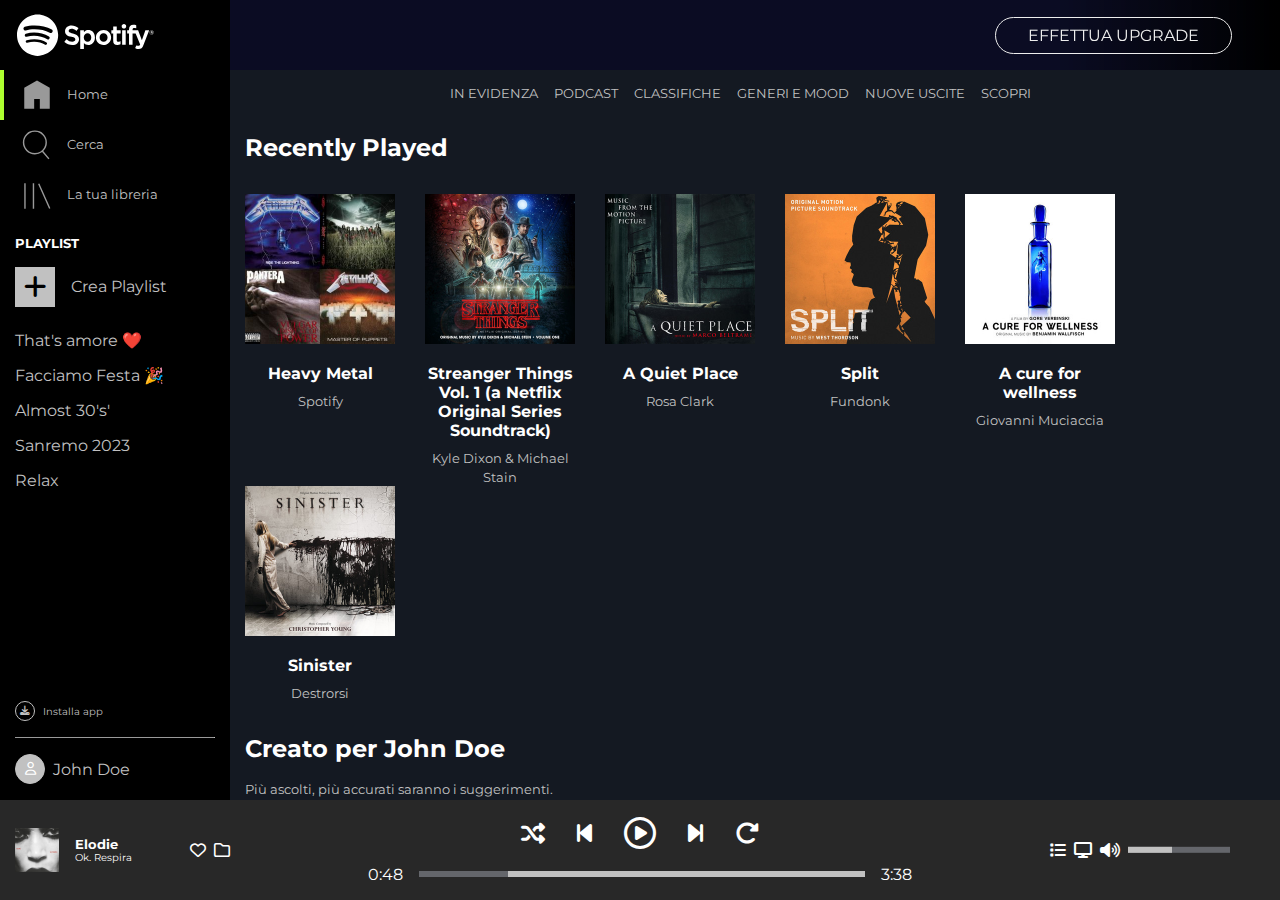
==== commit 00e68100: "fixed header background" ====
--- a/index.html
+++ b/index.html
@@ -15,15 +15,14 @@
     <title>Spotify</title>
 </head>
 
-<body class="bg-quite-dark">
+<body>
     <!-- header -->
     <header class="flex justify-end align-center">
         <a href="">effettua upgrade</a>
     </header>
     <!-- main -->
-    <main>
-        <div class="w-full h-screen container">
-            <div class="flex row w-full h-screen">
+    <main class="bg-quite-dark">
+            <div class="flex row w-full h-screen container">
 
                 <!-- sidebar -->
                 <div id="sidebar" class="bg-dark flex flex-col justify-between">
@@ -210,7 +209,7 @@
                     </section>
                 </div>
             </div>
-        </div>
+        
     </main>
     <!-- playbar -->
     <footer id="playBar" class="fixed w-full bg-dark-grey container">
--- a/css/master.css
+++ b/css/master.css
@@ -14,7 +14,8 @@
     top: 0;
     left: 230px;
     height: 70px;
-    background-color: #0007;
+    background: rgb(2, 0, 36);
+    z-index: 1000;
 }
 
 header a {
@@ -36,7 +37,6 @@
 /* main */
 main {
     overflow: hidden;
-    
 }
 
 /* sidebar */
@@ -146,17 +146,20 @@
     overflow-y: auto;
     min-height: calc(100% - 100px);
     height: calc(100% - 100px);
-    margin-top: 70px;
+    padding-top: 70px;
     padding-bottom: 100px;
 }
+
 /* navbar */
-#content nav ul{
+#content nav ul {
     flex-wrap: wrap;
 }
-#content nav ul li{
+
+#content nav ul li {
     font-size: .8rem;
 }
-#content nav ul li:hover span{
+
+#content nav ul li:hover span {
     display: block;
     width: 30px;
     height: 2px;
@@ -167,7 +170,8 @@
     left: 50%;
     transform: translate(-50%, -50%);
 }
-.hover-img:hover::after{
+
+.hover-img:hover::after {
     content: '\f144';
     font-family: 'Font Awesome 5 Free';
     font-weight: 900;
@@ -186,10 +190,13 @@
 }
 
 /* recently */
-#recently h4{
+#recently h4 {
     padding-bottom: .5rem;
 }
-#recently div.row, #created div.row, #mostPlayed div.row{
+
+#recently div.row,
+#created div.row,
+#mostPlayed div.row {
     flex-wrap: wrap;
 }
 
@@ -202,8 +209,9 @@
 .w-230 {
     width: 215px;
 }
-.controlsAndProgress{
-   flex-basis: 65%;
+
+.controlsAndProgress {
+    flex-basis: 65%;
 }
 
 #trackProgress {
@@ -214,9 +222,10 @@
     cursor: pointer;
     transition: all .3s;
 }
-#trackProgress .progress{
+
+#trackProgress .progress {
     width: 20%;
-    background-color:#64666b;
+    background-color: #64666b;
     padding: .2rem 0;
     top: 0;
     cursor: pointer;
@@ -231,11 +240,13 @@
     cursor: pointer;
     transition: all .3s;
 }
-#trackProgress:hover .progress{
+
+#trackProgress:hover .progress {
     display: none;
     transition: all .3s;
 }
-#trackProgress:hover div.progressHover{
+
+#trackProgress:hover div.progressHover {
     width: 20px;
     height: 20px;
     position: absolute;
@@ -248,7 +259,7 @@
 }
 
 
-#volumeBar div{
+#volumeBar div {
     padding: .2rem 0;
     margin: 0 .5rem;
     top: 0;
@@ -256,7 +267,8 @@
     transform: translate(0, -50%);
     background-color: #64666b;
 }
-#volumeBar .actual{
+
+#volumeBar .actual {
     width: 30%;
     padding: .2rem 0;
     margin: 0 .5rem;
@@ -265,7 +277,8 @@
     transform: translate(0, -50%);
     background-color: var(--grey);
 }
-#volumeBar .point{
+
+#volumeBar .point {
     width: 20px;
     height: 20px;
     border-radius: 50%;
@@ -274,10 +287,12 @@
     transform: translate(0, -50%);
     background-color: white;
 }
-#volumeBar:hover .point{
+
+#volumeBar:hover .point {
     display: block;
 }
-#volumeBar:hover .actual{
+
+#volumeBar:hover .actual {
     background-color: var(--accent);
 }
 
@@ -352,17 +367,25 @@
     .col {
         width: calc(100% / 2);
     }
-    
-    
+
+
     /* playbar */
     .wrap {
         flex-wrap: wrap;
     }
-    .controlsAndProgress{
+
+    .controlsAndProgress {
         padding: 0 .5rem;
     }
-    .pr-05{
+
+    .pr-05 {
         padding-right: 0.5rem;
     }
-   
+
+}
+
+@media screen and (min-width: 992px){
+    header{
+        background: linear-gradient(90deg, rgba(2, 0, 36, 0.5) 79%, rgba(0, 0, 0, 1) 100%);
+    }
 }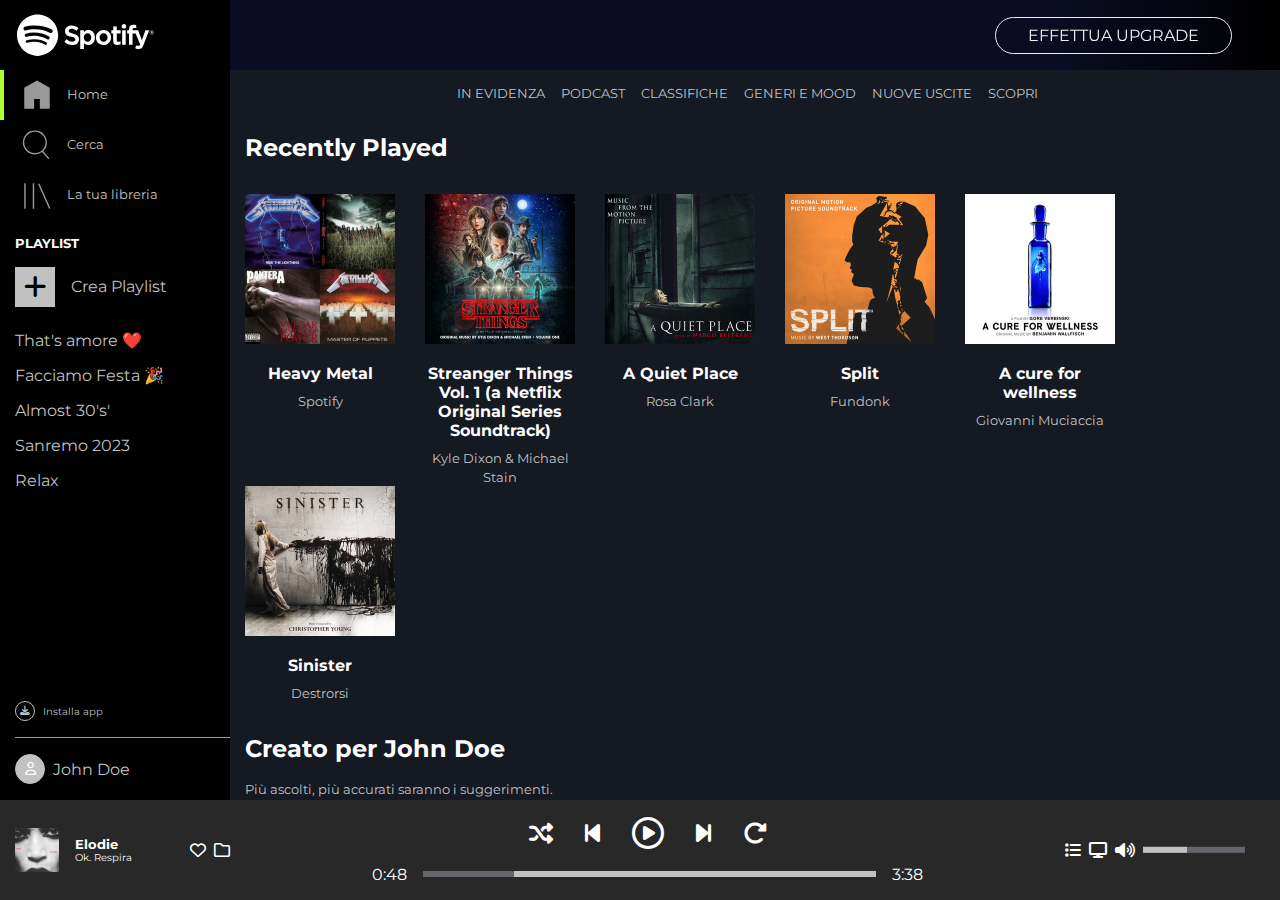
==== commit 7ba4af18: "fixed hover on rounded img in main content" ====
--- a/index.html
+++ b/index.html
@@ -191,14 +191,14 @@
                         <small class="text-grey">Pi&ugrave; ascolti, pi&ugrave; accurati saranno i suggerimenti.</small>
                         <div class="row flex mt-2">
                             <div class="col text-center pointer">
-                                <div class="relative hover-img">
+                                <div class="relative hover-img hover-img-round">
                                     <img class="rounded-full" src="./img/einaudi.jpeg" alt="einaudi">
                                 </div>
                                 
                                 <h4 class="pt-1">Ludovico Einaudi</h4>
                             </div>
                             <div class="col text-center pointer">
-                                <div class="relative hover-img">
+                                <div class="relative hover-img hover-img-round">
                                     <img class="rounded-full" src="./img/youg.jpeg" alt="Youg">
                                 </div>
                                 
--- a/css/utilities.css
+++ b/css/utilities.css
@@ -63,7 +63,7 @@
 .container {
     max-width: 100%;
     margin: 0 auto;
-    padding: 0 15px;
+    padding: 0 0 0 15px;
 }
 
 .row {
--- a/css/master.css
+++ b/css/master.css
@@ -169,6 +169,18 @@
     bottom: -5px;
     left: 50%;
     transform: translate(-50%, -50%);
+}
+
+
+/* recently */
+#recently h4 {
+    padding-bottom: .5rem;
+}
+
+#recently div.row,
+#created div.row,
+#mostPlayed div.row {
+    flex-wrap: wrap;
 }
 
 .hover-img:hover::after {
@@ -189,15 +201,8 @@
     background-color: #0008;
 }
 
-/* recently */
-#recently h4 {
-    padding-bottom: .5rem;
-}
-
-#recently div.row,
-#created div.row,
-#mostPlayed div.row {
-    flex-wrap: wrap;
+.hover-img-round:after{
+    border-radius: 50%;
 }
 
 /* playbar */
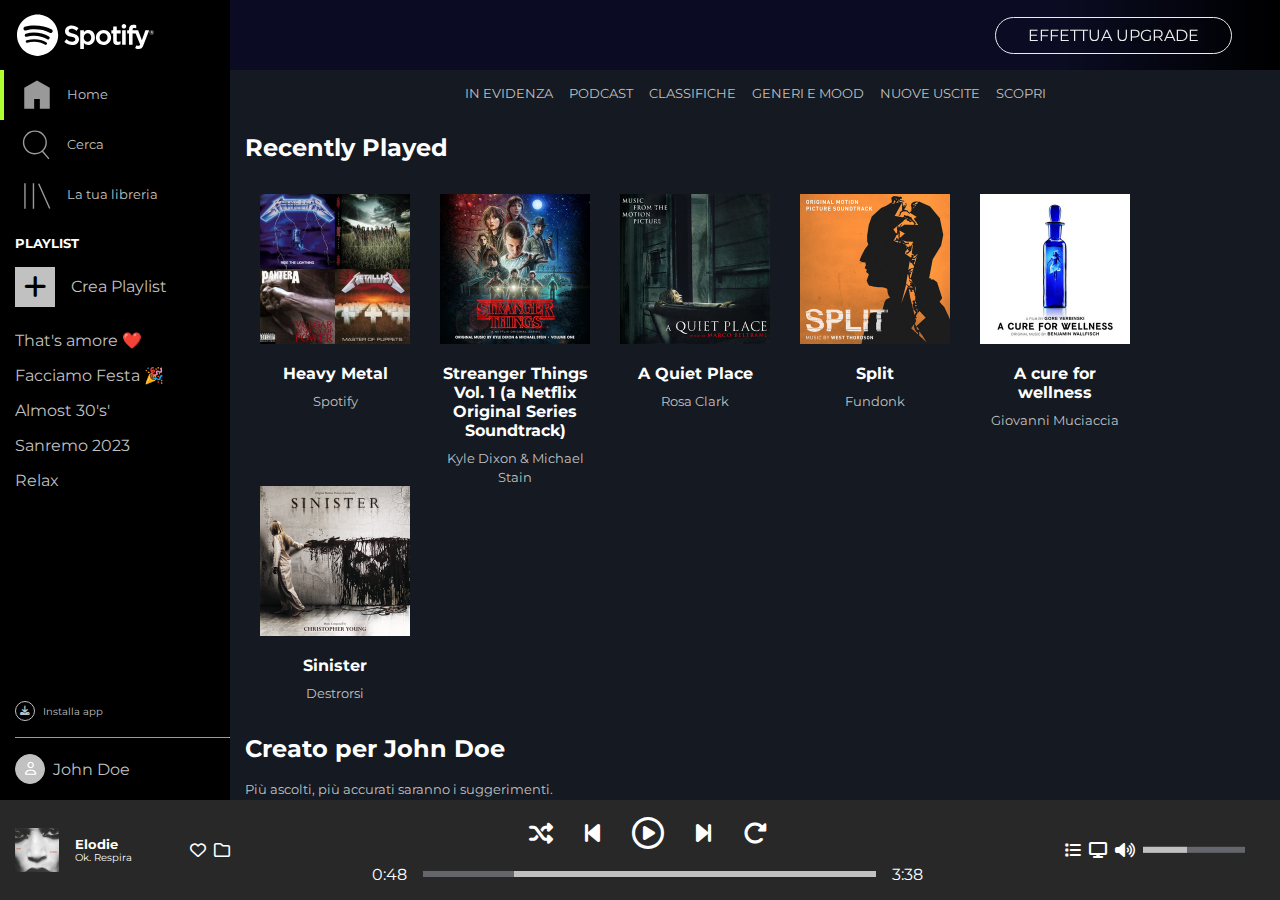
==== commit 0a921ecf: "fixed main content dimension not properly showing at 100%" ====
--- a/index.html
+++ b/index.html
@@ -22,194 +22,193 @@
     </header>
     <!-- main -->
     <main class="bg-quite-dark">
-            <div class="flex row w-full h-screen container">
-
-                <!-- sidebar -->
-                <div id="sidebar" class="bg-dark flex flex-col justify-between">
-                    <div>
-                        <!-- logo -->
-                        <div id="logoContainer" class="flex align-center">
-                            <img class="w-70 xs-hidden" src="./img/logo.svg" alt="logo">
-                            <!-- on screen smaller then 575px the logo change -->
-                            <img class="xs-visible hidden" src="./img/logo-small.svg" alt="logo">
-                        </div>
-
-                        <!-- sidebar navbar -->
-                        <nav>
-                            <ul>
-                                <li>
-                                    <div class="flex align-center">
-                                        <img aria-hidden="true" src="./img/home.svg" alt="home">
-                                        <a class="xs-hidden" href="./index.html">Home</a>
-                                    </div>
-                                </li>
-                                <li>
-                                    <div class="flex align-center">
-                                        <img aria-hidden="true" src="./img/search.svg" alt="search">
-                                        <a class="xs-hidden" href="./index.html">Cerca</a>
-                                    </div>
-                                </li>
-                                <li>
-                                    <div class="flex align-center">
-                                        <img aria-hidden="true" src="./img/libreria.svg" alt="library">
-                                        <a class="xs-hidden" href="./index.html">La tua libreria</a>
-                                    </div>
-                                </li>
-                            </ul>
-                        </nav>
-
-                        <!-- sidebar playlist -->
-                        <div class="container mt-1 xs-hidden playlist">
-                            <h2 class="uppercase">playlist</h2>
-                            <div class="flex align-center mt-1">
-                                <i
-                                   class="fa-solid fa-plus bg-grey text-dark flex align-center justify-center addIcon"></i>
-                                <p class="text-grey">Crea Playlist</p>
-                            </div>
-                            <ul class="mt-1">
-                                <li>That's amore ❤️</li>
-                                <li>Facciamo Festa 🎉</li>
-                                <li>Almost 30's'</li>
-                                <li>Sanremo 2023</li>
-                                <li>Relax</li>
-                            </ul>
-                        </div>
-                    </div>
-                    <!-- sidebar footer -->
-                    <div class="container sidebarFooter">
-                        <div class="flex align-center text-grey download hover-white">
-                            <i class="fa-solid fa-download flex align-center justify-center"></i>
-                            <p class="xs-hidden">Installa app</p>
-                        </div>
-                        <hr class="mt-1 mb-1">
-                        <div class="flex align-center mb-1">
-                            <i class="fa-regular fa-user flex align-center justify-center"></i>
-                            <p class="text-grey hover-white xs-hidden">John Doe</p>
-                        </div>
-                    </div>
-                </div>
-
-                <!-- main content -->
-                <div id="content" class="col">
-                    <!-- content navbar -->
-                    <nav class="flex justify-center mt-1">
-                        <ul class="flex justify-center align-center text-center gap-1">
-                            <li class="uppercase pointer hover-accent text-grey relative">
-                                <span class="hidden"></span> in evidenza
+        <div class="flex row w-full h-screen">
+
+
+            <!-- sidebar -->
+            <div id="sidebar" class="bg-dark flex flex-col justify-between">
+                <div>
+                    <!-- logo -->
+                    <div id="logoContainer" class="flex align-center">
+                        <img class="w-70 xs-hidden" src="./img/logo.svg" alt="logo">
+                        <!-- on screen smaller then 575px the logo change -->
+                        <img class="xs-visible hidden" src="./img/logo-small.svg" alt="logo">
+                    </div>
+
+                    <!-- sidebar navbar -->
+                    <nav>
+                        <ul>
+                            <li>
+                                <div class="flex align-center">
+                                    <img aria-hidden="true" src="./img/home.svg" alt="home">
+                                    <a class="xs-hidden" href="./index.html">Home</a>
+                                </div>
                             </li>
-                            <li class="uppercase pointer hover-accent text-grey relative"><span
-                                      class="hidden"></span>podcast</li>
-                            <li class="uppercase pointer hover-accent text-grey relative"><span
-                                      class="hidden"></span>classifiche</li>
-                            <li class="uppercase pointer hover-accent text-grey relative"><span
-                                      class="hidden"></span>generi e mood</li>
-                            <li class="uppercase pointer hover-accent text-grey relative"><span
-                                      class="hidden"></span>nuove uscite</li>
-                            <li class="uppercase pointer hover-accent text-grey relative"><span
-                                      class="hidden"></span>scopri</li>
+                            <li>
+                                <div class="flex align-center">
+                                    <img aria-hidden="true" src="./img/search.svg" alt="search">
+                                    <a class="xs-hidden" href="./index.html">Cerca</a>
+                                </div>
+                            </li>
+                            <li>
+                                <div class="flex align-center">
+                                    <img aria-hidden="true" src="./img/libreria.svg" alt="library">
+                                    <a class="xs-hidden" href="./index.html">La tua libreria</a>
+                                </div>
+                            </li>
                         </ul>
                     </nav>
 
-                    <!-- recently played -->
-                    <section id="recently">
-                        <h1 class="mt-2 font-md">Recently Played</h1>
-                        <div class="row flex mt-2">
-                            <div class="col text-center pointer">
-                                <div class="relative hover-img">
-                                    <img src="./img/metal_lifting.jpg" alt="metal">
-                                </div>
-                                <h4 class="pt-1">Heavy Metal</h4>
-                                <small class="text-grey">Spotify</small>
-                            </div>
-                            <div class="col text-center pointer">
-                                <div class="relative hover-img">
-                                    <img  src="./img/stranger.jpeg" alt="stranger things">
-                                </div>
-                                <h4 class="pt-1">Streanger Things Vol. 1 (a Netflix Original Series Soundtrack)</h4>
-                                <small class="text-grey">Kyle Dixon & Michael Stain</small>
-                            </div>
-                            <div class="col text-center pointer">
-                                <div class="relative hover-img">
-                                    <img src="./img/aquietplace.jpeg" alt="a quiet place">
-                                </div>
-                               
-                                <h4 class="pt-1">A Quiet Place</h4>
-                                <small class="text-grey">Rosa Clark</small>
-                            </div>
-                            <div class="col text-center pointer">
-                                <div class="relative hover-img">
-                                    <img src="./img/split.jpeg" alt="split">
-                                </div>
-                                
-                                <h4 class="pt-1">Split</h4>
-                                <small class="text-grey">Fundonk</small>
-                            </div>
-                            <div class="col text-center pointer">
-                                <div class="relative hover-img">
-                                    <img src="./img/cure.jpeg" alt="cure">
-                                </div>
-                                
-                                <h4 class="pt-1">A cure for wellness</h4>
-                                <small class="text-grey">Giovanni Muciaccia</small>
-                            </div>
-                            <div class="col text-center pointer">
-                                <div class="relative hover-img">
-                                    <img src="./img/sinister.jpeg" alt="sinister">
-                                </div>
-                               
-                                <h4 class="pt-1">Sinister</h4>
-                                <small class="text-grey">Destrorsi</small>
-                            </div>
-                        </div>
-                    </section>
-
-                    <!-- created for you -->
-                    <section id="created">
-                        <h2 class="font-md mt-2 pb-1">Creato per John Doe</h2>
-                        <small class="text-grey">Pi&ugrave; ascolti, pi&ugrave; accurati saranno i suggerimenti.</small>
-                        <div class="row flex mt-2">
-                            <div class="col text-center pointer">
-                                <div class="relative hover-img">
-                                    <img src="./img/radar.jpeg" alt="release radar">
-                                </div>
-                                
-                                <h4 class="pt-1">Release Radar</h4>
-                            </div>
-                            <div class="col text-center pointer">
-                                <div class="relative hover-img">
-                                    <img src="./img/mixdaily.jpeg" alt="daily mix">
-                                </div>
-                               
-                                <h4 class="pt-1">Daily Mix 1</h4>
-                            </div>
-                        </div>
-                    </section>
-
-                    <!-- most played artist -->
-                    <section id="mostPlayed">
-                        <h2 class="font-md mt-2 pb-1">Artisti più popolari</h2>
-                        <small class="text-grey">Pi&ugrave; ascolti, pi&ugrave; accurati saranno i suggerimenti.</small>
-                        <div class="row flex mt-2">
-                            <div class="col text-center pointer">
-                                <div class="relative hover-img hover-img-round">
-                                    <img class="rounded-full" src="./img/einaudi.jpeg" alt="einaudi">
-                                </div>
-                                
-                                <h4 class="pt-1">Ludovico Einaudi</h4>
-                            </div>
-                            <div class="col text-center pointer">
-                                <div class="relative hover-img hover-img-round">
-                                    <img class="rounded-full" src="./img/youg.jpeg" alt="Youg">
-                                </div>
-                                
-                                <h4 class="pt-1">Youg</h4>
-                            </div>
-                        </div>
-
-                    </section>
-                </div>
-            </div>
-        
+                    <!-- sidebar playlist -->
+                    <div class="container mt-1 xs-hidden playlist">
+                        <h2 class="uppercase">playlist</h2>
+                        <div class="flex align-center mt-1">
+                            <i class="fa-solid fa-plus bg-grey text-dark flex align-center justify-center addIcon"></i>
+                            <p class="text-grey">Crea Playlist</p>
+                        </div>
+                        <ul class="mt-1">
+                            <li>That's amore ❤️</li>
+                            <li>Facciamo Festa 🎉</li>
+                            <li>Almost 30's'</li>
+                            <li>Sanremo 2023</li>
+                            <li>Relax</li>
+                        </ul>
+                    </div>
+                </div>
+                <!-- sidebar footer -->
+                <div class="container sidebarFooter">
+                    <div class="flex align-center text-grey download hover-white">
+                        <i class="fa-solid fa-download flex align-center justify-center"></i>
+                        <p class="xs-hidden">Installa app</p>
+                    </div>
+                    <hr class="mt-1 mb-1">
+                    <div class="flex align-center mb-1">
+                        <i class="fa-regular fa-user flex align-center justify-center"></i>
+                        <p class="text-grey hover-white xs-hidden">John Doe</p>
+                    </div>
+                </div>
+            </div>
+
+            <!-- main content -->
+            <div id="content">
+                <!-- content navbar -->
+                <nav class="flex justify-center mt-1">
+                    <ul class="flex justify-center align-center text-center gap-1">
+                        <li class="uppercase pointer hover-accent text-grey relative">
+                            <span class="hidden"></span> in evidenza
+                        </li>
+                        <li class="uppercase pointer hover-accent text-grey relative"><span
+                                  class="hidden"></span>podcast</li>
+                        <li class="uppercase pointer hover-accent text-grey relative"><span
+                                  class="hidden"></span>classifiche</li>
+                        <li class="uppercase pointer hover-accent text-grey relative"><span class="hidden"></span>generi
+                            e mood</li>
+                        <li class="uppercase pointer hover-accent text-grey relative"><span class="hidden"></span>nuove
+                            uscite</li>
+                        <li class="uppercase pointer hover-accent text-grey relative"><span class="hidden"></span>scopri
+                        </li>
+                    </ul>
+                </nav>
+
+                <!-- recently played -->
+                <section id="recently" class="container">
+                    <h1 class="mt-2 font-md">Recently Played</h1>
+                    <div class="row flex mt-2">
+                        <div class="col text-center pointer">
+                            <div class="relative hover-img">
+                                <img src="./img/metal_lifting.jpg" alt="metal">
+                            </div>
+                            <h4 class="pt-1">Heavy Metal</h4>
+                            <small class="text-grey">Spotify</small>
+                        </div>
+                        <div class="col text-center pointer">
+                            <div class="relative hover-img">
+                                <img src="./img/stranger.jpeg" alt="stranger things">
+                            </div>
+                            <h4 class="pt-1">Streanger Things Vol. 1 (a Netflix Original Series Soundtrack)</h4>
+                            <small class="text-grey">Kyle Dixon & Michael Stain</small>
+                        </div>
+                        <div class="col text-center pointer">
+                            <div class="relative hover-img">
+                                <img src="./img/aquietplace.jpeg" alt="a quiet place">
+                            </div>
+
+                            <h4 class="pt-1">A Quiet Place</h4>
+                            <small class="text-grey">Rosa Clark</small>
+                        </div>
+                        <div class="col text-center pointer">
+                            <div class="relative hover-img">
+                                <img src="./img/split.jpeg" alt="split">
+                            </div>
+
+                            <h4 class="pt-1">Split</h4>
+                            <small class="text-grey">Fundonk</small>
+                        </div>
+                        <div class="col text-center pointer">
+                            <div class="relative hover-img">
+                                <img src="./img/cure.jpeg" alt="cure">
+                            </div>
+
+                            <h4 class="pt-1">A cure for wellness</h4>
+                            <small class="text-grey">Giovanni Muciaccia</small>
+                        </div>
+                        <div class="col text-center pointer">
+                            <div class="relative hover-img">
+                                <img src="./img/sinister.jpeg" alt="sinister">
+                            </div>
+
+                            <h4 class="pt-1">Sinister</h4>
+                            <small class="text-grey">Destrorsi</small>
+                        </div>
+                    </div>
+                </section>
+
+                <!-- created for you -->
+                <section id="created" class="container">
+                    <h2 class="font-md mt-2 pb-1">Creato per John Doe</h2>
+                    <small class="text-grey">Pi&ugrave; ascolti, pi&ugrave; accurati saranno i suggerimenti.</small>
+                    <div class="row flex mt-2">
+                        <div class="col text-center pointer">
+                            <div class="relative hover-img">
+                                <img src="./img/radar.jpeg" alt="release radar">
+                            </div>
+
+                            <h4 class="pt-1">Release Radar</h4>
+                        </div>
+                        <div class="col text-center pointer">
+                            <div class="relative hover-img">
+                                <img src="./img/mixdaily.jpeg" alt="daily mix">
+                            </div>
+
+                            <h4 class="pt-1">Daily Mix 1</h4>
+                        </div>
+                    </div>
+                </section>
+
+                <!-- most played artist -->
+                <section id="mostPlayed" class="container">
+                    <h2 class="font-md mt-2 pb-1">Artisti più popolari</h2>
+                    <small class="text-grey">Pi&ugrave; ascolti, pi&ugrave; accurati saranno i suggerimenti.</small>
+                    <div class="row flex mt-2">
+                        <div class="col text-center pointer">
+                            <div class="relative hover-img hover-img-round">
+                                <img class="rounded-full" src="./img/einaudi.jpeg" alt="einaudi">
+                            </div>
+
+                            <h4 class="pt-1">Ludovico Einaudi</h4>
+                        </div>
+                        <div class="col text-center pointer">
+                            <div class="relative hover-img hover-img-round">
+                                <img class="rounded-full" src="./img/youg.jpeg" alt="Youg">
+                            </div>
+
+                            <h4 class="pt-1">Youg</h4>
+                        </div>
+                    </div>
+
+                </section>
+            </div>
+        </div>
     </main>
     <!-- playbar -->
     <footer id="playBar" class="fixed w-full bg-dark-grey container">
--- a/css/utilities.css
+++ b/css/utilities.css
@@ -67,7 +67,7 @@
 }
 
 .row {
-    margin: 0 -15px;
+    padding: 0 -15px;
 }
 
 .col {
@@ -76,39 +76,21 @@
     width: calc(100% / 6);
 }
 
-.col-6 {
-    width: calc(100% / 6);
-}
-
 .w-full {
     width: 100%;
 }
 
-.w-screen {
-    width: 100vw;
-}
-
 .h-screen {
     height: 100vh;
 }
 .h-full{
     height: 100%;
 }
-.w-15{
-    width: 15%;
-}
-
 .w-70{
     width: 70%;
 }
-.w-20{
-    width: 20%;
-}
 .w-25{
     width: 25%;
-}
-.w-60{
-    width: 60%;
 }
 
 
@@ -117,35 +99,20 @@
 .flex {
     display: flex;
 }
-
 .flex-col {
     flex-direction: column;
 }
-.row-reverse{
-    flex-direction: row-reverse;
-}
 .justify-center {
     justify-content: center;
 }
-
 .justify-between {
     justify-content: space-between;
 }
-
 .justify-end {
     justify-content: flex-end;
 }
-
 .align-center {
     align-items: center;
-}
-
-.align-start {
-    align-items: flex-start;
-}
-
-.align-self-b {
-    align-self: flex-end;
 }
 .align-self-end{
     align-self: flex-end;
@@ -158,20 +125,16 @@
 .rounded {
     border-radius: 10px;
 }
-
 .rounded-full {
     border-radius: 100%;
 }
-
 /* positionts */
 .fixed {
     position: fixed;
 }
-
 .relative {
     position: relative;
 }
-
 .absolute {
     position: absolute;
 }
@@ -180,119 +143,27 @@
 .p-0 {
     padding: 0;
 }
-
 .p-1 {
     padding: 1rem;
 }
-
 .p-2 {
     padding: 2rem;
 }
-
-.p-3 {
-    padding: 3rem;
-}
-
 .pt-1 {
     padding-top: 1rem;
 }
-
-.pt-2 {
-    padding-top: 2rem;
-}
-
-.pt-3 {
-    padding-top: 3rem;
-}
-
-.px-1 {
-    padding: 0 1rem;
-}
-
-.px-2 {
-    padding: 0 2rem;
-}
-
-.px-3 {
-    padding: 0 3rem;
-}
-
-.pb-0 {
-    padding-bottom: 0;
-}
-
 .pb-1 {
     padding-bottom: 1rem;
 }
-
-.pb-2 {
-    padding-bottom: 2rem;
-}
-
-.pb-3 {
-    padding-bottom: 3rem;
-}
-
-.pb-4 {
-    padding-bottom: 4rem;
-}
-
-.m-0 {
-    margin: 0 0;
-}
-
-.m-1 {
-    margin: 1rem;
-}
-
-.m-2 {
-    margin: 2rem;
-}
-
-.m-3 {
-    margin: 3rem;
-}
-
-.mx-1 {
-    margin: 0 1rem;
-}
-
-.mx-2 {
-    margin: 0 2rem;
-}
-
-.mx-3 {
-    margin: 0 3rem;
-}
-
 .mt-1 {
     margin-top: 1rem;
 }
-
 .mt-2 {
     margin-top: 2rem;
 }
-
-.mt-3 {
-    margin-top: 3rem;
-}
-
-.mt-6 {
-    margin-top: 6rem;
-}
-
 .mb-1 {
     margin-bottom: 1rem;
 }
-
-.mb-2 {
-    margin-bottom: 2rem;
-}
-
-.mb-3 {
-    margin-bottom: 3rem;
-}
-
 .mx-auto {
     margin: 0 auto;
 }
@@ -302,21 +173,14 @@
 .mr-1{
     margin-right: 1rem;
 }
-
 .gap-05{
     gap: 0.5rem;
 }
-
 .gap-1 {
     gap: 1rem;
 }
-
 .gap-2 {
     gap: 2rem;
-}
-
-.gap-3 {
-    gap: 3rem
 }
 
 /* colors */
@@ -332,9 +196,6 @@
 .bg-grey{
     background-color: var(--grey);
 }
-.text-light{
-    color: white;
-}
 .text-dark{
     color: var(--dark);
 }
--- a/css/master.css
+++ b/css/master.css
@@ -14,7 +14,7 @@
     top: 0;
     left: 230px;
     height: 70px;
-    background: rgb(2, 0, 36);
+    background: var(--dark);
     z-index: 1000;
 }
 
@@ -101,6 +101,17 @@
     margin-right: 1rem;
 }
 
+#sidebar .playlist{
+    
+    overflow: hidden;
+    height: 300px;
+}
+.playlist ul{
+    display: block;
+    overflow: auto;
+    height: 300px;
+}
+
 .playlist ul li {
     color: var(--grey);
     padding: .5rem 0;
@@ -141,13 +152,15 @@
 
 /* main content */
 #content {
-    max-width: calc(100% - 230px);
     width: calc(100% - 230px);
     overflow-y: auto;
     min-height: calc(100% - 100px);
     height: calc(100% - 100px);
     padding-top: 70px;
     padding-bottom: 100px;
+}
+#recently .row{
+    padding-right: -15px;
 }
 
 /* navbar */
@@ -170,6 +183,9 @@
     left: 50%;
     transform: translate(-50%, -50%);
 }
+
+
+
 
 
 /* recently */
@@ -371,6 +387,7 @@
     /* recently */
     .col {
         width: calc(100% / 2);
+        margin-top: 1rem;
     }
 
 
@@ -387,6 +404,8 @@
         padding-right: 0.5rem;
     }
 
+    
+
 }
 
 @media screen and (min-width: 992px){
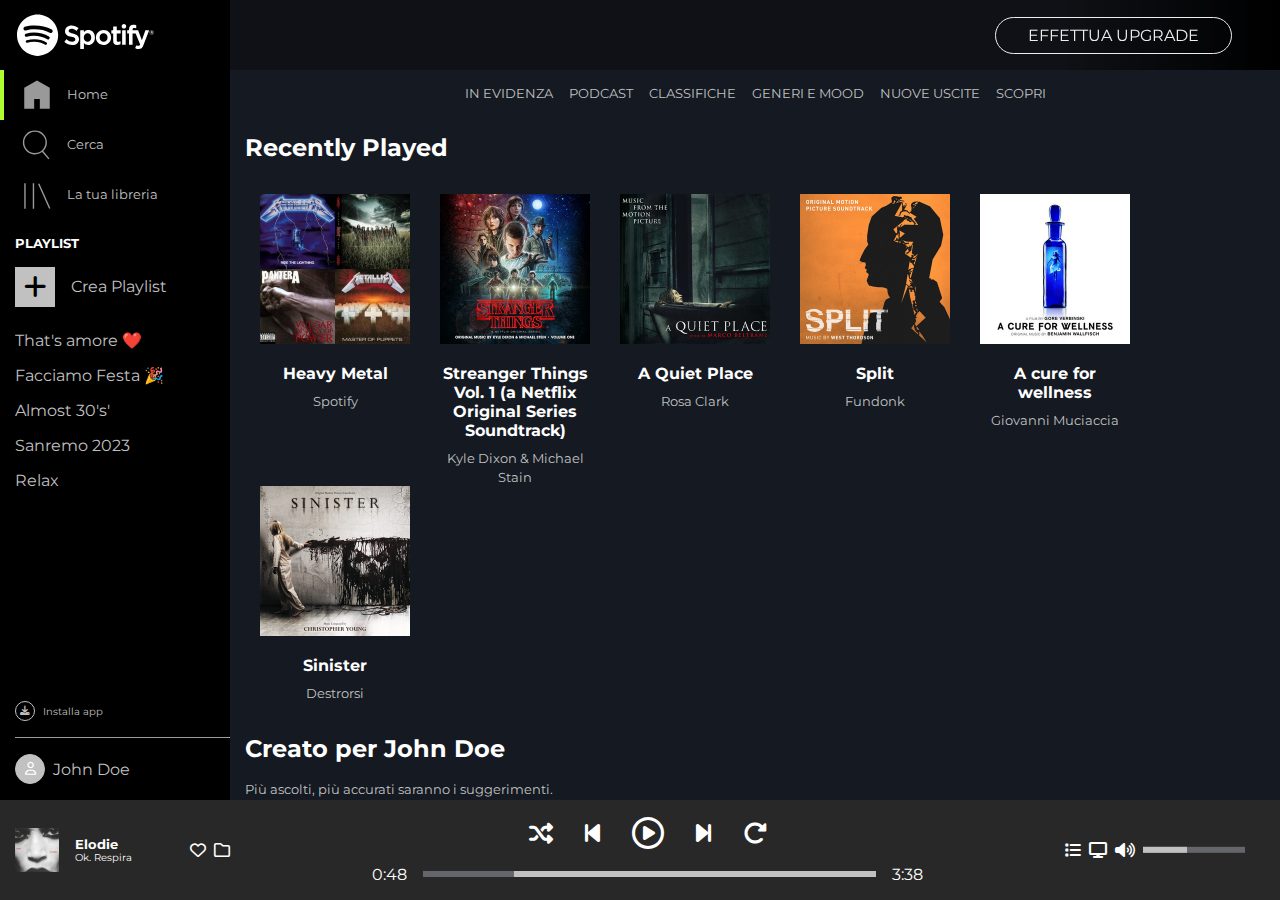
==== commit dfc30d31: "addedd 500px breakpoint" ====
--- a/index.html
+++ b/index.html
@@ -227,8 +227,8 @@
                     </div>
                     <!-- like button -->
                     <div class="flex wrap gap-05">
-                        <i class="fa-regular fa-heart pointer hover-accent"></i>
-                        <i class="fa-regular fa-folder pointer hover-accent"></i>
+                        <i class="fa-regular fa-heart pointer hover-accent xxs-hidden"></i>
+                        <i class="fa-regular fa-folder pointer hover-accent xxs-hidden"></i>
                     </div>
                 </div>
             </div>
@@ -238,31 +238,32 @@
 
                 <!-- play stop next -->
                 <div class="flex justify-center align-center gap-2 font-md controls">
-                    <i class="fa-solid fa-shuffle pointer hover-scale hover-accent"></i>
-                    <i class="fa-solid fa-backward-step pointer hover-scale hover-accent"></i>
+                    <i class="fa-solid fa-shuffle pointer hover-scale hover-accent xxs-hidden"></i>
+                    <i class="fa-solid fa-backward-step pointer hover-scale hover-accent xxs-hidden"></i>
                     <i class="fa-regular fa-circle-play font-lg hover-scale hover-accent pointer"></i>
                     <i class="fa-solid fa-forward-step hover-scale hover-accent pointer"></i>
-                    <i class="fa-solid fa-rotate-right hover-scale hover-accent pointer"></i>
+                    <i class="fa-solid fa-rotate-right hover-scale hover-accent pointer xxs-hidden"></i>
                 </div>
                 <!-- track update -->
                 <div class="flex justify-center align-center mt-1">
-                    <span>0:48</span>
-                    <div aria-hidden="true" id="trackProgress" class="relative">
+                    <span class="xxs-hidden">0:48</span>
+                    <div aria-hidden="true" id="trackProgress" class="relative xxs-hidden">
                         <div class="absolute"></div>
                         <div class="progressHover"></div>
                         <div class="absolute progress"></div>
                     </div>
-                    <span>3:38</span>
-                </div>
-
-            </div>
+                    <span class="xxs-hidden">3:38</span>
+                </div>
+                
+            </div>
+            
 
             <!-- volume and streaming -->
             <div class="w-230 flex align-center justify-center">
                 <!-- icons -->
                 <div class="flex gap-05">
-                    <i class="fa-solid fa-list hover-accent hover-scale pointer"></i>
-                    <i class="fa-solid fa-display hover-accent hover-scale pointer"></i>
+                    <i class="fa-solid fa-list hover-accent hover-scale pointer xxs-hidden"></i>
+                    <i class="fa-solid fa-display hover-accent hover-scale pointer xxs-hidden"></i>
                     <i class="fa-solid fa-volume-high hover-accent hover-scale pointer"></i>
                 </div>
                 <!-- volume bar -->
@@ -277,8 +278,13 @@
 
         </div>
 
-
+        <div aria-hidden="true" id="trackProgress" class="xxs-visible">
+            <div class="absolute"></div>
+            <div class="progressHover"></div>
+            <div class="absolute progress"></div>
+        </div>
     </footer>
+    
 </body>
 
 </html>--- a/css/master.css
+++ b/css/master.css
@@ -14,7 +14,7 @@
     top: 0;
     left: 230px;
     height: 70px;
-    background: var(--dark);
+    background-color: var(--dark);
     z-index: 1000;
 }
 
@@ -317,6 +317,10 @@
     background-color: var(--accent);
 }
 
+.xxs-visible{
+    display: none;
+}
+
 
 
 @media screen and (max-width: 575px) {
@@ -403,13 +407,37 @@
     .pr-05 {
         padding-right: 0.5rem;
     }
-
+    .xxs-visible{
+        display: none;
+    }
     
 
 }
 
 @media screen and (min-width: 992px){
     header{
-        background: linear-gradient(90deg, rgba(2, 0, 36, 0.5) 79%, rgba(0, 0, 0, 1) 100%);
+        background: linear-gradient(90deg, rgba(10, 10, 10, 0.5) 79%, rgba(0, 0, 0, 1) 100%);
+    }
+}
+
+@media screen and (max-height: 150px ) {
+    header{
+        opacity: 0;
+    }
+}
+
+@media screen and (max-width: 500px){
+    .xxs-hidden{
+        display: none;
+    }
+    .xxs-visible{
+        display: block;
+    }
+    #trackProgress{
+        margin-left: -15px;
+        margin-bottom: 15px;
+        position: fixed;
+        bottom: 0;
+        width: 100%;
     }
 }